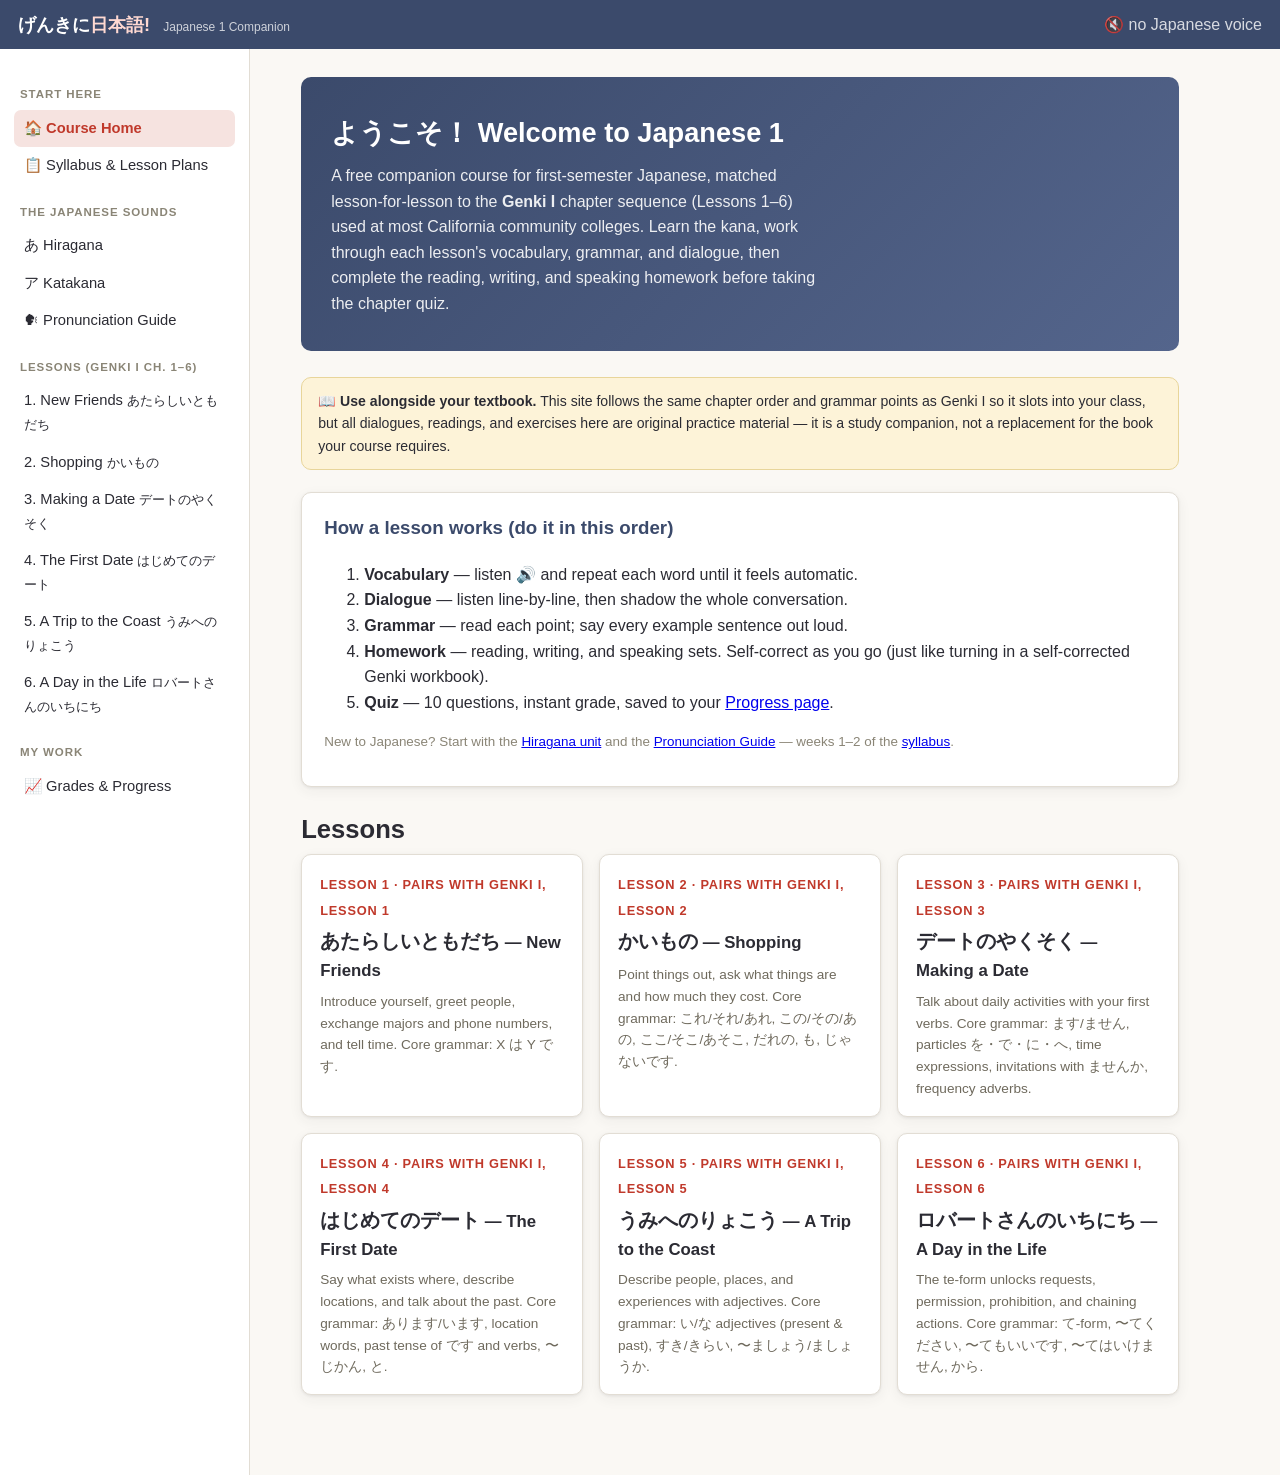
==== index.html @ 1d423ad1 "Build Japanese 1 companion web app aligned with Genki I Lessons 1-6 Static single-page app for first" ====
<!DOCTYPE html>
<html lang="en">
<head>
<meta charset="UTF-8">
<meta name="viewport" content="width=device-width, initial-scale=1.0">
<title>げんきに日本語! — Japanese 1 Companion Course</title>
<link rel="stylesheet" href="css/style.css">
</head>
<body>
<header class="topbar">
  <button id="menu-toggle" class="menu-toggle" aria-label="Toggle menu">☰</button>
  <h1 class="brand">げんきに<span>日本語!</span> <small>Japanese 1 Companion</small></h1>
  <div class="tts-status" id="tts-status" title="Audio uses your browser's Japanese voice">🔊</div>
</header>

<div class="layout">
  <nav class="sidebar" id="sidebar">
    <div class="nav-section">
      <h2>Start Here</h2>
      <a href="#/home" data-route="home">🏠 Course Home</a>
      <a href="#/syllabus" data-route="syllabus">📋 Syllabus &amp; Lesson Plans</a>
    </div>
    <div class="nav-section">
      <h2>The Japanese Sounds</h2>
      <a href="#/kana/hiragana" data-route="kana-hiragana">あ Hiragana</a>
      <a href="#/kana/katakana" data-route="kana-katakana">ア Katakana</a>
      <a href="#/pronunciation" data-route="pronunciation">🗣 Pronunciation Guide</a>
    </div>
    <div class="nav-section">
      <h2>Lessons (Genki I Ch. 1–6)</h2>
      <div id="lesson-nav"></div>
    </div>
    <div class="nav-section">
      <h2>My Work</h2>
      <a href="#/progress" data-route="progress">📈 Grades &amp; Progress</a>
    </div>
  </nav>

  <main class="content" id="app">
    <noscript><p>This course requires JavaScript.</p></noscript>
  </main>
</div>

<script src="js/data.js"></script>
<script src="js/app.js"></script>
</body>
</html>
---- css/style.css ----
:root {
  --ink: #2b2b33;
  --paper: #faf8f4;
  --card: #ffffff;
  --accent: #c0392b;        /* hanko red */
  --accent-soft: #f6e3e0;
  --indigo: #3b4a6b;        /* ai indigo */
  --indigo-soft: #e7ebf4;
  --gold: #b8860b;
  --green: #2e7d52;
  --green-soft: #e2f2e9;
  --red-soft: #fdecea;
  --border: #e2ddd4;
  --radius: 10px;
  --shadow: 0 1px 3px rgba(43,43,51,.08), 0 4px 14px rgba(43,43,51,.06);
}

* { box-sizing: border-box; }

body {
  margin: 0;
  font-family: "Hiragino Sans", "Noto Sans JP", "Yu Gothic", -apple-system, "Segoe UI", Roboto, sans-serif;
  background: var(--paper);
  color: var(--ink);
  line-height: 1.6;
}

/* ---------- chrome ---------- */
.topbar {
  display: flex;
  align-items: center;
  gap: 14px;
  background: var(--indigo);
  color: #fff;
  padding: 10px 18px;
  position: sticky;
  top: 0;
  z-index: 30;
}
.brand { font-size: 1.15rem; margin: 0; font-weight: 700; }
.brand span { color: #ffd9d2; }
.brand small { font-weight: 400; opacity: .75; margin-left: 8px; font-size: .75rem; }
.menu-toggle {
  display: none;
  background: none; border: 1px solid rgba(255,255,255,.4); color: #fff;
  font-size: 1.1rem; border-radius: 6px; padding: 2px 10px; cursor: pointer;
}
.tts-status { margin-left: auto; opacity: .8; cursor: default; }

.layout { display: flex; min-height: calc(100vh - 52px); }

.sidebar {
  width: 250px;
  flex-shrink: 0;
  background: #fff;
  border-right: 1px solid var(--border);
  padding: 18px 14px 40px;
}
.nav-section h2 {
  font-size: .72rem; text-transform: uppercase; letter-spacing: .08em;
  color: #8a8576; margin: 18px 6px 6px;
}
.sidebar a {
  display: block;
  padding: 7px 10px;
  border-radius: 7px;
  color: var(--ink);
  text-decoration: none;
  font-size: .92rem;
}
.sidebar a:hover { background: var(--indigo-soft); }
.sidebar a.active { background: var(--accent-soft); color: var(--accent); font-weight: 600; }
.sidebar .done-mark { float: right; color: var(--green); font-size: .8rem; }

.content {
  flex: 1;
  padding: 28px clamp(16px, 4vw, 56px) 80px;
  max-width: 980px;
}

@media (max-width: 800px) {
  .menu-toggle { display: block; }
  .sidebar { position: fixed; left: 0; top: 52px; bottom: 0; z-index: 25; transform: translateX(-105%); transition: transform .2s; overflow-y: auto; }
  .sidebar.open { transform: translateX(0); box-shadow: var(--shadow); }
}

/* ---------- shared elements ---------- */
h2.page-title { font-size: 1.6rem; margin: 0 0 4px; }
.page-subtitle { color: #6f6a5d; margin: 0 0 22px; }

.card {
  background: var(--card);
  border: 1px solid var(--border);
  border-radius: var(--radius);
  box-shadow: var(--shadow);
  padding: 20px 22px;
  margin-bottom: 22px;
}
.card h3 { margin-top: 0; color: var(--indigo); }

.badge {
  display: inline-block;
  font-size: .7rem;
  font-weight: 700;
  letter-spacing: .05em;
  text-transform: uppercase;
  border-radius: 999px;
  padding: 2px 10px;
  margin-right: 6px;
}
.badge.reading  { background: var(--indigo-soft); color: var(--indigo); }
.badge.writing  { background: var(--accent-soft); color: var(--accent); }
.badge.speaking { background: var(--green-soft); color: var(--green); }
.badge.quiz     { background: #fdf3d8; color: var(--gold); }

button.primary, button.ghost, button.speak-btn {
  font: inherit;
  cursor: pointer;
  border-radius: 8px;
  padding: 8px 18px;
  border: none;
}
button.primary { background: var(--accent); color: #fff; font-weight: 600; }
button.primary:hover { background: #a93226; }
button.primary:disabled { background: #ccc; cursor: default; }
button.ghost {
  background: none; border: 1px solid var(--indigo); color: var(--indigo);
}
button.ghost:hover { background: var(--indigo-soft); }

.speak-btn {
  background: none;
  border: none;
  color: var(--indigo);
  font-size: 1rem;
  padding: 0 4px;
  vertical-align: middle;
}
.speak-btn:hover { color: var(--accent); }

.jp { font-size: 1.18em; }
.romaji { color: #8a8576; font-size: .88em; }
.gloss { color: #555; }

/* ---------- home ---------- */
.hero {
  background: linear-gradient(135deg, var(--indigo) 0%, #54658c 100%);
  color: #fff;
  border-radius: var(--radius);
  padding: 34px 30px;
  margin-bottom: 26px;
}
.hero h2 { margin: 0 0 8px; font-size: 1.7rem; }
.hero p { margin: 0; opacity: .9; max-width: 56ch; }

.lesson-grid { display: grid; grid-template-columns: repeat(auto-fill, minmax(260px, 1fr)); gap: 16px; }
.lesson-card {
  background: var(--card); border: 1px solid var(--border); border-radius: var(--radius);
  padding: 16px 18px; box-shadow: var(--shadow);
  display: block; color: inherit; text-decoration: none;
}
.lesson-card:hover { border-color: var(--accent); }
.lesson-card .num { color: var(--accent); font-weight: 700; font-size: .8rem; text-transform: uppercase; letter-spacing: .06em; }
.lesson-card h3 { margin: 4px 0 6px; font-size: 1.05rem; color: var(--ink); }
.lesson-card p { margin: 0; font-size: .85rem; color: #6f6a5d; }
.lesson-card .score-line { margin-top: 8px; font-size: .8rem; color: var(--green); }

/* ---------- kana tables ---------- */
.kana-table { display: grid; gap: 6px; grid-template-columns: repeat(5, minmax(56px, 1fr)); max-width: 480px; }
.kana-cell {
  background: var(--card);
  border: 1px solid var(--border);
  border-radius: 8px;
  text-align: center;
  padding: 8px 2px 6px;
  cursor: pointer;
  user-select: none;
}
.kana-cell:hover { border-color: var(--accent); background: var(--accent-soft); }
.kana-cell .k { font-size: 1.5rem; display: block; line-height: 1.2; }
.kana-cell .r { font-size: .72rem; color: #8a8576; }
.kana-cell.blank { visibility: hidden; }
.kana-row-label { align-self: center; font-size: .75rem; color: #8a8576; text-align: right; padding-right: 6px; }

/* ---------- lesson page ---------- */
.lesson-tabs { display: flex; flex-wrap: wrap; gap: 8px; margin: 18px 0 24px; }
.lesson-tabs button {
  font: inherit; cursor: pointer;
  border: 1px solid var(--border); background: #fff;
  border-radius: 999px; padding: 6px 16px; font-size: .88rem;
}
.lesson-tabs button.active { background: var(--indigo); color: #fff; border-color: var(--indigo); }

table.vocab { width: 100%; border-collapse: collapse; }
table.vocab th, table.vocab td { text-align: left; padding: 8px 10px; border-bottom: 1px solid var(--border); vertical-align: top; }
table.vocab th { font-size: .75rem; text-transform: uppercase; letter-spacing: .05em; color: #8a8576; }
table.vocab tr:hover td { background: #fcfaf6; }

.dialogue-line { display: flex; gap: 10px; margin-bottom: 14px; align-items: baseline; }
.dialogue-line .who { flex-shrink: 0; width: 70px; font-weight: 700; color: var(--accent); font-size: .85rem; }
.dialogue-line .bubble { background: #fcfaf6; border: 1px solid var(--border); border-radius: 10px; padding: 8px 14px; flex: 1; }
.dialogue-line .bubble .jp { display: block; }
.dialogue-line .bubble .romaji, .dialogue-line .bubble .gloss { display: block; font-size: .82rem; }

.grammar-point { border-left: 4px solid var(--accent); padding: 4px 0 4px 16px; margin-bottom: 26px; }
.grammar-point h4 { margin: 0 0 6px; font-size: 1.05rem; }
.example { background: #fcfaf6; border-radius: 8px; padding: 8px 14px; margin: 8px 0; }
.example .romaji, .example .gloss { display: block; font-size: .84rem; }

/* ---------- exercises ---------- */
.exercise { margin-bottom: 30px; }
.exercise .prompt { font-weight: 600; margin-bottom: 8px; }
.passage {
  background: #fcfaf6; border: 1px solid var(--border); border-radius: var(--radius);
  padding: 16px 20px; font-size: 1.15rem; line-height: 2.1; margin-bottom: 16px;
}
.passage .romaji-block { font-size: .85rem; line-height: 1.7; color: #8a8576; border-top: 1px dashed var(--border); margin-top: 10px; padding-top: 8px; }

.choices { display: grid; gap: 8px; }
.choices label {
  display: flex; gap: 10px; align-items: baseline;
  background: #fff; border: 1px solid var(--border); border-radius: 8px;
  padding: 9px 14px; cursor: pointer;
}
.choices label:hover { border-color: var(--indigo); }
.choices label.correct { background: var(--green-soft); border-color: var(--green); }
.choices label.incorrect { background: var(--red-soft); border-color: var(--accent); }

input[type="text"].answer {
  font: inherit; font-size: 1.05rem;
  border: 1px solid var(--border); border-radius: 8px;
  padding: 8px 12px; width: min(100%, 380px);
}
input[type="text"].answer:focus { outline: 2px solid var(--indigo-soft); border-color: var(--indigo); }
input[type="text"].answer.correct { border-color: var(--green); background: var(--green-soft); }
input[type="text"].answer.incorrect { border-color: var(--accent); background: var(--red-soft); }

.feedback { font-size: .88rem; margin-top: 6px; }
.feedback.ok { color: var(--green); }
.feedback.no { color: var(--accent); }
.hint { font-size: .84rem; color: #8a8576; }

.speak-card {
  border: 1px solid var(--border); border-radius: var(--radius);
  padding: 14px 18px; margin-bottom: 12px; background: #fff;
}
.speak-card .controls { margin-top: 8px; display: flex; gap: 8px; flex-wrap: wrap; align-items: center; }
.heard { font-size: .88rem; color: var(--indigo); }
.rec-on { color: var(--accent); font-weight: 700; animation: pulse 1s infinite; }
@keyframes pulse { 50% { opacity: .4; } }

.score-banner {
  border-radius: var(--radius); padding: 16px 20px; margin: 18px 0;
  font-weight: 600;
}
.score-banner.good { background: var(--green-soft); color: var(--green); }
.score-banner.bad { background: var(--red-soft); color: var(--accent); }

.progress-bar { background: var(--indigo-soft); border-radius: 999px; height: 10px; overflow: hidden; margin: 6px 0 2px; }
.progress-bar > div { background: var(--green); height: 100%; }

/* ---------- syllabus ---------- */
table.syllabus { width: 100%; border-collapse: collapse; font-size: .9rem; }
table.syllabus th, table.syllabus td { border: 1px solid var(--border); padding: 8px 10px; text-align: left; vertical-align: top; }
table.syllabus th { background: var(--indigo-soft); }

.notice {
  background: #fdf3d8; border: 1px solid #e8d59a; border-radius: var(--radius);
  padding: 12px 16px; font-size: .88rem; margin-bottom: 22px;
}
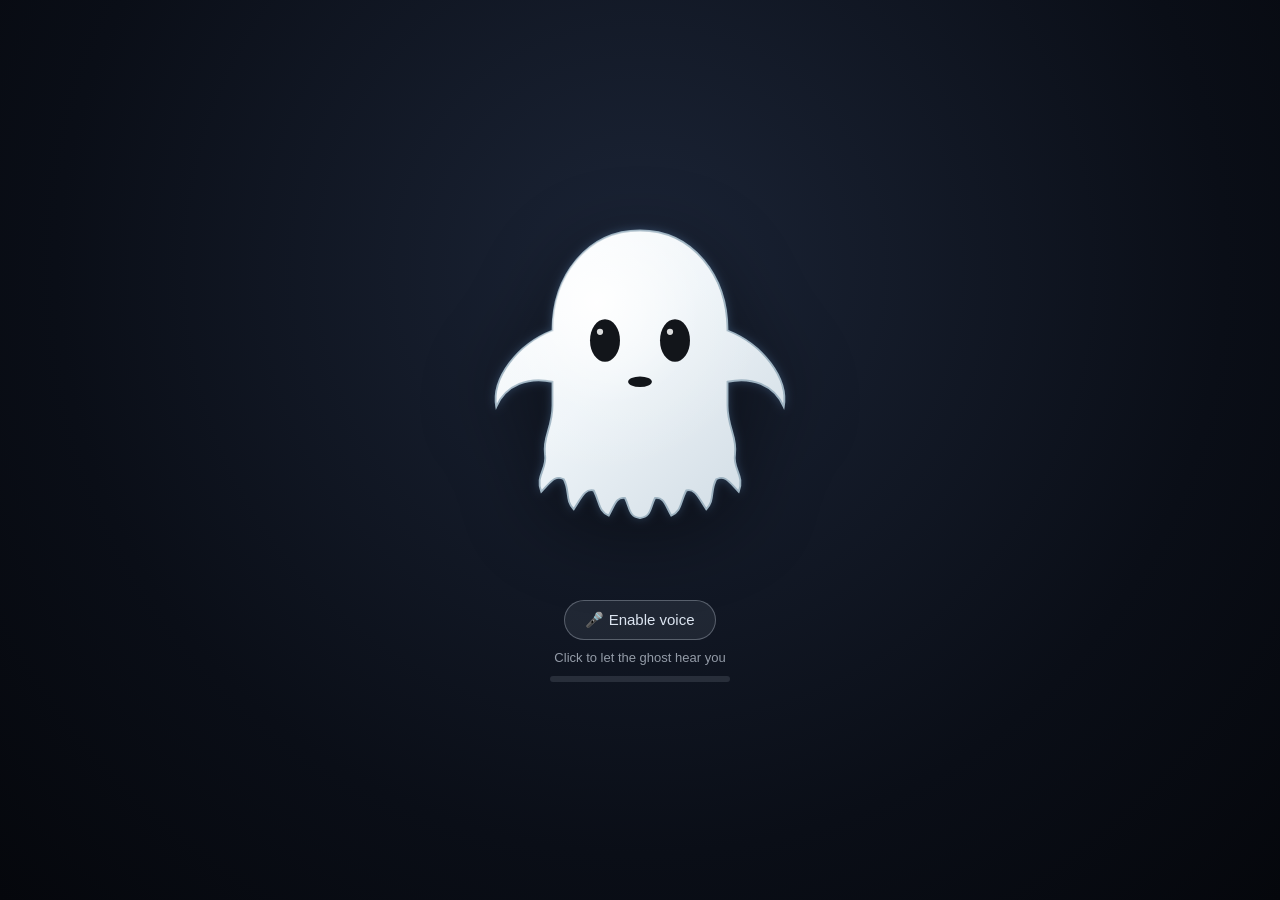
==== commit cfba67d2: "Publish voice-reactive ghost demo to GitHub Pages Static site root for GitHub Pages so the mic-drive" ====
--- a/index.html
+++ b/index.html
@@ -1,47 +1,117 @@
-<!DOCTYPE html>
+<!doctype html>
 <html lang="en">
 <head>
-<meta charset="UTF-8">
-<meta name="viewport" content="width=device-width, initial-scale=1.0">
-<title>げんきに日本語! — Japanese 1 Companion Course</title>
-<link rel="stylesheet" href="css/style.css">
+  <meta charset="UTF-8" />
+  <meta name="viewport" content="width=device-width, initial-scale=1.0" />
+  <title>Ghost Voice Animation</title>
+  <link rel="stylesheet" href="style.css" />
 </head>
 <body>
-<header class="topbar">
-  <button id="menu-toggle" class="menu-toggle" aria-label="Toggle menu">☰</button>
-  <h1 class="brand">げんきに<span>日本語!</span> <small>Japanese 1 Companion</small></h1>
-  <div class="tts-status" id="tts-status" title="Audio uses your browser's Japanese voice">🔊</div>
-</header>
+  <main class="stage">
+    <div class="ghost-float" id="ghostFloat">
+      <div class="ghost-voice" id="ghostVoice">
+        <svg viewBox="0 0 512 560" width="320" height="350" class="ghost-svg" aria-hidden="true">
+          <defs>
+            <linearGradient id="bodyFill" x1="0%" y1="0%" x2="100%" y2="100%">
+              <stop offset="0%" stop-color="#ffffff" />
+              <stop offset="45%" stop-color="#eef4f8" />
+              <stop offset="100%" stop-color="#cdd9e2" />
+            </linearGradient>
+            <radialGradient id="sheen" cx="35%" cy="25%" r="60%">
+              <stop offset="0%" stop-color="#ffffff" stop-opacity="0.95" />
+              <stop offset="60%" stop-color="#ffffff" stop-opacity="0.15" />
+              <stop offset="100%" stop-color="#ffffff" stop-opacity="0" />
+            </radialGradient>
+            <filter id="ghostGlow" x="-60%" y="-60%" width="220%" height="220%">
+              <feGaussianBlur in="SourceGraphic" stdDeviation="8" result="blur" />
+              <feMerge>
+                <feMergeNode in="blur" />
+                <feMergeNode in="SourceGraphic" />
+              </feMerge>
+            </filter>
+          </defs>
 
-<div class="layout">
-  <nav class="sidebar" id="sidebar">
-    <div class="nav-section">
-      <h2>Start Here</h2>
-      <a href="#/home" data-route="home">🏠 Course Home</a>
-      <a href="#/syllabus" data-route="syllabus">📋 Syllabus &amp; Lesson Plans</a>
+          <g id="ghostGlowGroup" filter="url(#ghostGlow)">
+            <path
+              id="ghostBody"
+              d="M256 20
+                 C 340 20 396 92 396 180
+                 C 452 202 494 256 486 302
+                 C 470 266 434 254 396 262
+                 L 396 300
+                 C 396 336 412 350 408 378
+                 C 404 402 424 412 414 438
+                 C 400 424 392 410 378 418
+                 C 368 436 376 452 362 466
+                 C 350 448 344 432 330 436
+                 C 320 456 322 470 306 476
+                 C 296 458 294 446 280 448
+                 C 272 464 274 478 256 480
+                 C 238 478 240 464 232 448
+                 C 218 446 216 458 206 476
+                 C 190 470 192 456 182 436
+                 C 168 432 162 448 150 466
+                 C 136 452 144 436 134 418
+                 C 120 410 112 424 98 438
+                 C 88 412 108 402 104 378
+                 C 100 350 116 336 116 300
+                 L 116 262
+                 C 78 254 42 266 26 302
+                 C 18 256 60 202 116 180
+                 C 116 92 172 20 256 20 Z"
+              fill="url(#bodyFill)"
+              stroke="#9fb4c2"
+              stroke-width="3"
+            />
+            <path
+              d="M256 20
+                 C 340 20 396 92 396 180
+                 C 452 202 494 256 486 302
+                 C 470 266 434 254 396 262
+                 L 396 300
+                 C 396 336 412 350 408 378
+                 C 404 402 424 412 414 438
+                 C 400 424 392 410 378 418
+                 C 368 436 376 452 362 466
+                 C 350 448 344 432 330 436
+                 C 320 456 322 470 306 476
+                 C 296 458 294 446 280 448
+                 C 272 464 274 478 256 480
+                 C 238 478 240 464 232 448
+                 C 218 446 216 458 206 476
+                 C 190 470 192 456 182 436
+                 C 168 432 162 448 150 466
+                 C 136 452 144 436 134 418
+                 C 120 410 112 424 98 438
+                 C 88 412 108 402 104 378
+                 C 100 350 116 336 116 300
+                 L 116 262
+                 C 78 254 42 266 26 302
+                 C 18 256 60 202 116 180
+                 C 116 92 172 20 256 20 Z"
+              fill="url(#sheen)"
+            />
+
+            <!-- eyes -->
+            <ellipse cx="200" cy="196" rx="24" ry="34" fill="#12151a" />
+            <ellipse cx="312" cy="196" rx="24" ry="34" fill="#12151a" />
+            <circle cx="192" cy="182" r="5" fill="#ffffff" opacity="0.85" />
+            <circle cx="304" cy="182" r="5" fill="#ffffff" opacity="0.85" />
+
+            <!-- mouth: scaled vertically by JS to react to voice volume -->
+            <ellipse id="ghostMouth" cx="256" cy="262" rx="19" ry="24" fill="#12151a" />
+          </g>
+        </svg>
+      </div>
     </div>
-    <div class="nav-section">
-      <h2>The Japanese Sounds</h2>
-      <a href="#/kana/hiragana" data-route="kana-hiragana">あ Hiragana</a>
-      <a href="#/kana/katakana" data-route="kana-katakana">ア Katakana</a>
-      <a href="#/pronunciation" data-route="pronunciation">🗣 Pronunciation Guide</a>
+
+    <div class="controls">
+      <button id="micButton" class="mic-button">🎤 Enable voice</button>
+      <p id="status" class="status">Click to let the ghost hear you</p>
+      <div class="meter"><div id="meterFill" class="meter-fill"></div></div>
     </div>
-    <div class="nav-section">
-      <h2>Lessons (Genki I Ch. 1–6)</h2>
-      <div id="lesson-nav"></div>
-    </div>
-    <div class="nav-section">
-      <h2>My Work</h2>
-      <a href="#/progress" data-route="progress">📈 Grades &amp; Progress</a>
-    </div>
-  </nav>
+  </main>
 
-  <main class="content" id="app">
-    <noscript><p>This course requires JavaScript.</p></noscript>
-  </main>
-</div>
-
-<script src="js/data.js"></script>
-<script src="js/app.js"></script>
+  <script src="ghost.js"></script>
 </body>
 </html>
--- a/style.css
+++ b/style.css
@@ -0,0 +1,116 @@
+:root {
+  --glow-color: 130, 170, 255;
+  --glow-strength: 0;
+}
+
+* {
+  box-sizing: border-box;
+}
+
+html, body {
+  margin: 0;
+  height: 100%;
+}
+
+body {
+  min-height: 100vh;
+  display: flex;
+  align-items: center;
+  justify-content: center;
+  background: radial-gradient(circle at 50% 30%, #1b2436 0%, #0a0e17 65%, #05070c 100%);
+  font-family: -apple-system, BlinkMacSystemFont, "Segoe UI", Roboto, sans-serif;
+  color: #dbe4f0;
+  overflow: hidden;
+}
+
+.stage {
+  display: flex;
+  flex-direction: column;
+  align-items: center;
+  gap: 28px;
+}
+
+/* Continuous idle float: gentle bob + sway, always running */
+.ghost-float {
+  animation: idle-float 6s ease-in-out infinite;
+  transform-origin: 50% 50%;
+  filter: drop-shadow(0 20px 40px rgba(0, 0, 0, 0.45));
+}
+
+@keyframes idle-float {
+  0%   { transform: translate(0, 0) rotate(0deg); }
+  25%  { transform: translate(6px, -14px) rotate(1.5deg); }
+  50%  { transform: translate(0, -6px) rotate(0deg); }
+  75%  { transform: translate(-6px, -16px) rotate(-1.5deg); }
+  100% { transform: translate(0, 0) rotate(0deg); }
+}
+
+/* Voice-reactive layer: JS drives transform + filter on this element,
+   kept separate from the idle-float animation above so they compose. */
+.ghost-voice {
+  transition: transform 90ms linear;
+  will-change: transform;
+}
+
+.ghost-svg #ghostGlowGroup {
+  transition: filter 120ms linear;
+}
+
+#ghostMouth {
+  transform-box: fill-box;
+  transform-origin: center;
+  transition: transform 60ms linear;
+}
+
+.controls {
+  display: flex;
+  flex-direction: column;
+  align-items: center;
+  gap: 10px;
+}
+
+.mic-button {
+  padding: 10px 20px;
+  border-radius: 999px;
+  border: 1px solid rgba(219, 228, 240, 0.3);
+  background: rgba(219, 228, 240, 0.08);
+  color: #dbe4f0;
+  font-size: 15px;
+  cursor: pointer;
+  transition: background 0.2s ease, transform 0.15s ease;
+}
+
+.mic-button:hover {
+  background: rgba(219, 228, 240, 0.16);
+}
+
+.mic-button:active {
+  transform: scale(0.97);
+}
+
+.mic-button[data-listening="true"] {
+  background: rgba(120, 200, 255, 0.22);
+  border-color: rgba(120, 200, 255, 0.5);
+}
+
+.status {
+  margin: 0;
+  font-size: 13px;
+  opacity: 0.65;
+  min-height: 16px;
+}
+
+.meter {
+  width: 180px;
+  height: 6px;
+  border-radius: 999px;
+  background: rgba(219, 228, 240, 0.12);
+  overflow: hidden;
+}
+
+.meter-fill {
+  height: 100%;
+  width: 0%;
+  background: linear-gradient(90deg, #6fb1ff, #b28dff);
+  transition: width 60ms linear;
+}
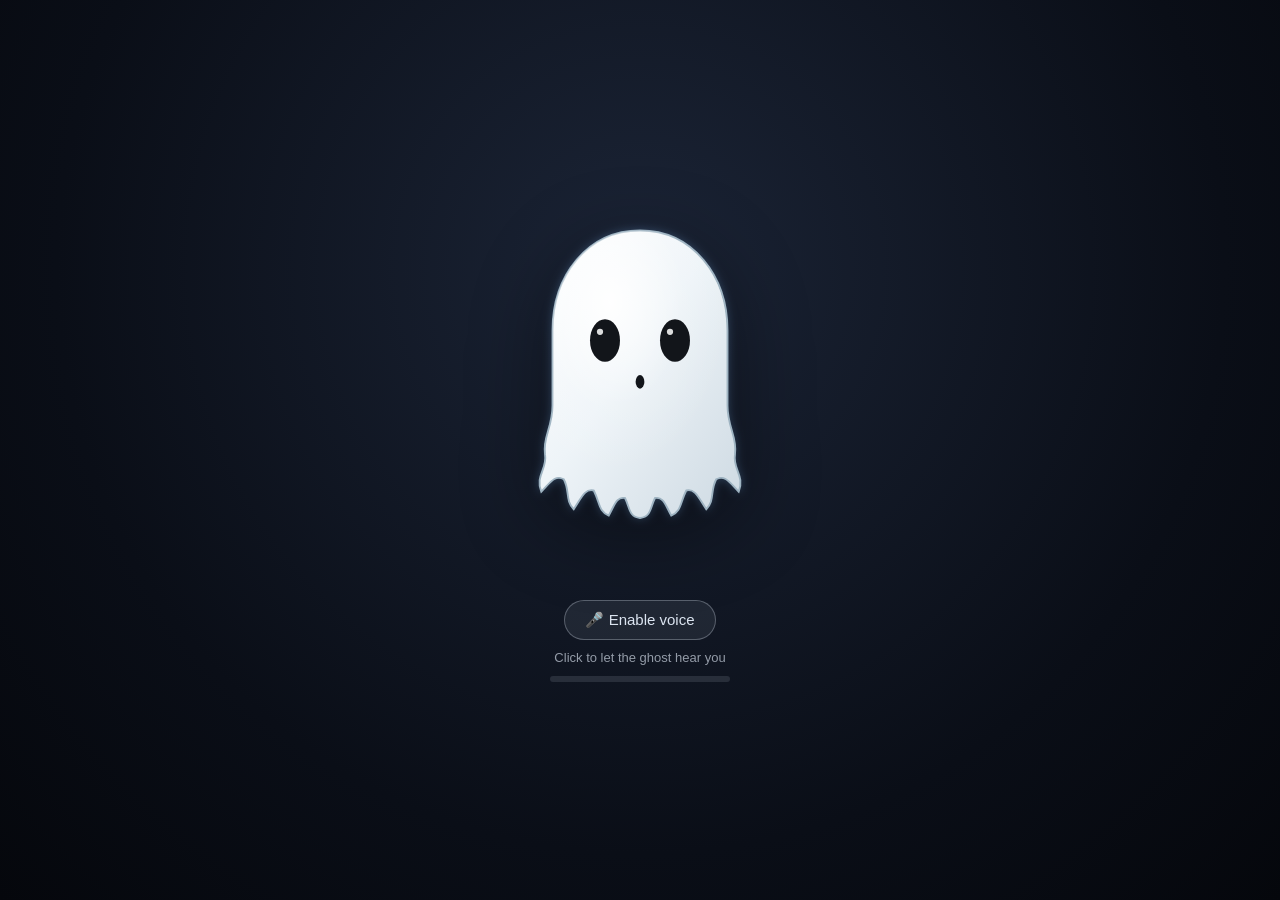
==== commit ba21cc74: "Remove ghost arms and make the mouth open horizontally Mirrors the same update on claude/ghost-voice" ====
--- a/index.html
+++ b/index.html
@@ -36,8 +36,6 @@
               id="ghostBody"
               d="M256 20
                  C 340 20 396 92 396 180
-                 C 452 202 494 256 486 302
-                 C 470 266 434 254 396 262
                  L 396 300
                  C 396 336 412 350 408 378
                  C 404 402 424 412 414 438
@@ -55,9 +53,7 @@
                  C 120 410 112 424 98 438
                  C 88 412 108 402 104 378
                  C 100 350 116 336 116 300
-                 L 116 262
-                 C 78 254 42 266 26 302
-                 C 18 256 60 202 116 180
+                 L 116 180
                  C 116 92 172 20 256 20 Z"
               fill="url(#bodyFill)"
               stroke="#9fb4c2"
@@ -66,8 +62,6 @@
             <path
               d="M256 20
                  C 340 20 396 92 396 180
-                 C 452 202 494 256 486 302
-                 C 470 266 434 254 396 262
                  L 396 300
                  C 396 336 412 350 408 378
                  C 404 402 424 412 414 438
@@ -85,9 +79,7 @@
                  C 120 410 112 424 98 438
                  C 88 412 108 402 104 378
                  C 100 350 116 336 116 300
-                 L 116 262
-                 C 78 254 42 266 26 302
-                 C 18 256 60 202 116 180
+                 L 116 180
                  C 116 92 172 20 256 20 Z"
               fill="url(#sheen)"
             />
@@ -98,8 +90,8 @@
             <circle cx="192" cy="182" r="5" fill="#ffffff" opacity="0.85" />
             <circle cx="304" cy="182" r="5" fill="#ffffff" opacity="0.85" />
 
-            <!-- mouth: scaled vertically by JS to react to voice volume -->
-            <ellipse id="ghostMouth" cx="256" cy="262" rx="19" ry="24" fill="#12151a" />
+            <!-- mouth: scaled horizontally by JS to react to voice volume -->
+            <ellipse id="ghostMouth" cx="256" cy="262" rx="20" ry="11" fill="#12151a" />
           </g>
         </svg>
       </div>
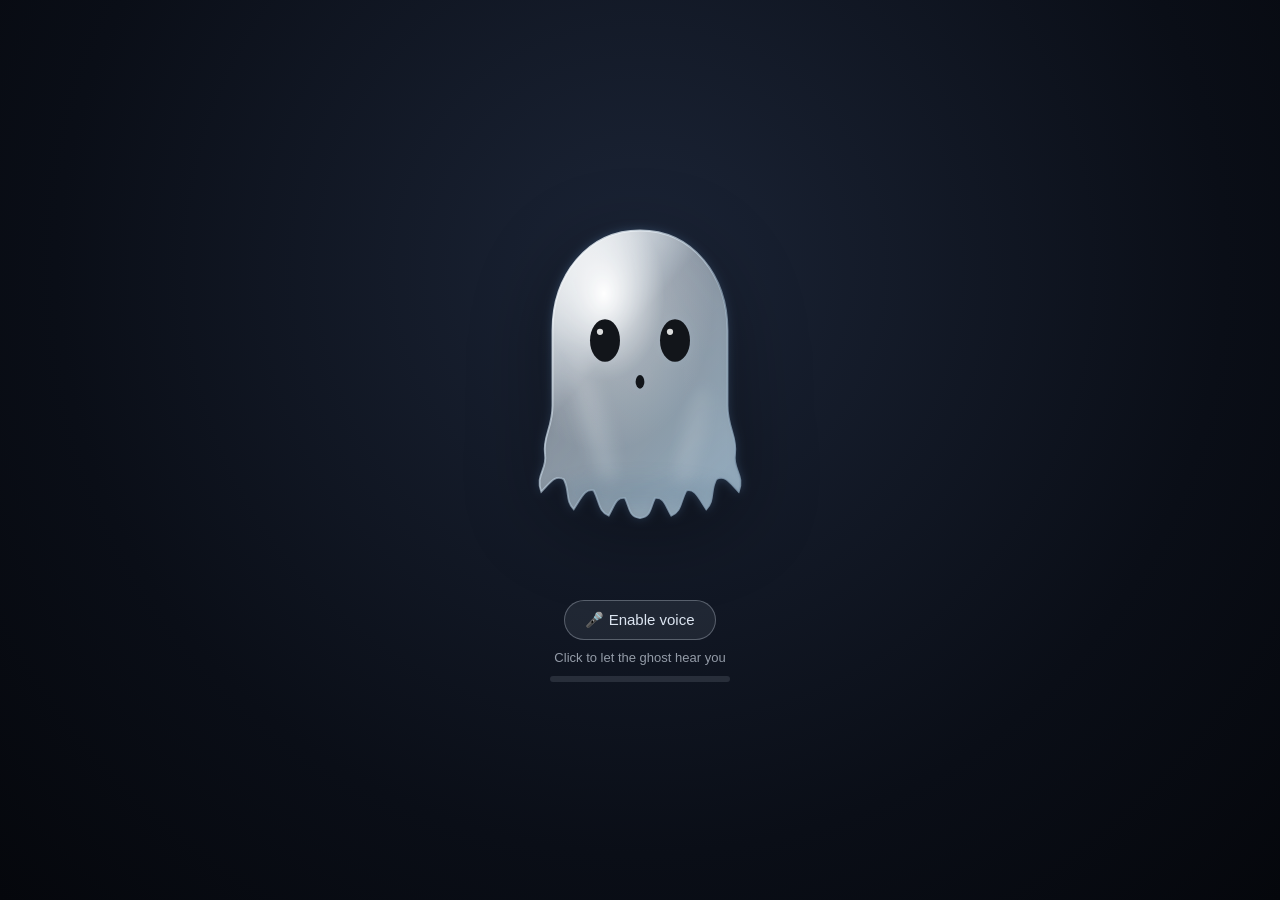
==== commit ab4d2981: "Give the ghost a glassy look Mirrors the same update on claude/ghost-voice-animation-rxk1dm so the l" ====
--- a/index.html
+++ b/index.html
@@ -12,14 +12,45 @@
       <div class="ghost-voice" id="ghostVoice">
         <svg viewBox="0 0 512 560" width="320" height="350" class="ghost-svg" aria-hidden="true">
           <defs>
-            <linearGradient id="bodyFill" x1="0%" y1="0%" x2="100%" y2="100%">
-              <stop offset="0%" stop-color="#ffffff" />
-              <stop offset="45%" stop-color="#eef4f8" />
-              <stop offset="100%" stop-color="#cdd9e2" />
+            <clipPath id="ghostClip">
+              <path
+                d="M256 20
+                   C 340 20 396 92 396 180
+                   L 396 300
+                   C 396 336 412 350 408 378
+                   C 404 402 424 412 414 438
+                   C 400 424 392 410 378 418
+                   C 368 436 376 452 362 466
+                   C 350 448 344 432 330 436
+                   C 320 456 322 470 306 476
+                   C 296 458 294 446 280 448
+                   C 272 464 274 478 256 480
+                   C 238 478 240 464 232 448
+                   C 218 446 216 458 206 476
+                   C 190 470 192 456 182 436
+                   C 168 432 162 448 150 466
+                   C 136 452 144 436 134 418
+                   C 120 410 112 424 98 438
+                   C 88 412 108 402 104 378
+                   C 100 350 116 336 116 300
+                   L 116 180
+                   C 116 92 172 20 256 20 Z"
+              />
+            </clipPath>
+            <linearGradient id="bodyFill" x1="10%" y1="0%" x2="90%" y2="100%">
+              <stop offset="0%" stop-color="#ffffff" stop-opacity="0.96" />
+              <stop offset="38%" stop-color="#eef7fc" stop-opacity="0.5" />
+              <stop offset="72%" stop-color="#cfe3ee" stop-opacity="0.62" />
+              <stop offset="100%" stop-color="#9db6c9" stop-opacity="0.88" />
             </linearGradient>
-            <radialGradient id="sheen" cx="35%" cy="25%" r="60%">
+            <linearGradient id="rimStroke" x1="0%" y1="0%" x2="100%" y2="100%">
               <stop offset="0%" stop-color="#ffffff" stop-opacity="0.95" />
-              <stop offset="60%" stop-color="#ffffff" stop-opacity="0.15" />
+              <stop offset="55%" stop-color="#bcd2e4" stop-opacity="0.55" />
+              <stop offset="100%" stop-color="#7e96ab" stop-opacity="0.9" />
+            </linearGradient>
+            <radialGradient id="sheen" cx="32%" cy="22%" r="55%">
+              <stop offset="0%" stop-color="#ffffff" stop-opacity="1" />
+              <stop offset="55%" stop-color="#ffffff" stop-opacity="0.2" />
               <stop offset="100%" stop-color="#ffffff" stop-opacity="0" />
             </radialGradient>
             <filter id="ghostGlow" x="-60%" y="-60%" width="220%" height="220%">
@@ -28,6 +59,9 @@
                 <feMergeNode in="blur" />
                 <feMergeNode in="SourceGraphic" />
               </feMerge>
+            </filter>
+            <filter id="softBlur" x="-60%" y="-60%" width="220%" height="220%">
+              <feGaussianBlur stdDeviation="13" />
             </filter>
           </defs>
 
@@ -56,33 +90,39 @@
                  L 116 180
                  C 116 92 172 20 256 20 Z"
               fill="url(#bodyFill)"
-              stroke="#9fb4c2"
+              stroke="url(#rimStroke)"
               stroke-width="3"
             />
-            <path
-              d="M256 20
-                 C 340 20 396 92 396 180
-                 L 396 300
-                 C 396 336 412 350 408 378
-                 C 404 402 424 412 414 438
-                 C 400 424 392 410 378 418
-                 C 368 436 376 452 362 466
-                 C 350 448 344 432 330 436
-                 C 320 456 322 470 306 476
-                 C 296 458 294 446 280 448
-                 C 272 464 274 478 256 480
-                 C 238 478 240 464 232 448
-                 C 218 446 216 458 206 476
-                 C 190 470 192 456 182 436
-                 C 168 432 162 448 150 466
-                 C 136 452 144 436 134 418
-                 C 120 410 112 424 98 438
-                 C 88 412 108 402 104 378
-                 C 100 350 116 336 116 300
-                 L 116 180
-                 C 116 92 172 20 256 20 Z"
-              fill="url(#sheen)"
-            />
+
+            <g clip-path="url(#ghostClip)">
+              <ellipse cx="180" cy="320" rx="20" ry="110" fill="#ffffff" opacity="0.16" filter="url(#softBlur)" transform="rotate(-16 180 320)" />
+              <ellipse cx="340" cy="350" rx="15" ry="85" fill="#ffffff" opacity="0.12" filter="url(#softBlur)" transform="rotate(14 340 350)" />
+              <ellipse cx="256" cy="440" rx="140" ry="26" fill="#5f7c93" opacity="0.22" filter="url(#softBlur)" />
+              <path
+                d="M256 20
+                   C 340 20 396 92 396 180
+                   L 396 300
+                   C 396 336 412 350 408 378
+                   C 404 402 424 412 414 438
+                   C 400 424 392 410 378 418
+                   C 368 436 376 452 362 466
+                   C 350 448 344 432 330 436
+                   C 320 456 322 470 306 476
+                   C 296 458 294 446 280 448
+                   C 272 464 274 478 256 480
+                   C 238 478 240 464 232 448
+                   C 218 446 216 458 206 476
+                   C 190 470 192 456 182 436
+                   C 168 432 162 448 150 466
+                   C 136 452 144 436 134 418
+                   C 120 410 112 424 98 438
+                   C 88 412 108 402 104 378
+                   C 100 350 116 336 116 300
+                   L 116 180
+                   C 116 92 172 20 256 20 Z"
+                fill="url(#sheen)"
+              />
+            </g>
 
             <!-- eyes -->
             <ellipse cx="200" cy="196" rx="24" ry="34" fill="#12151a" />
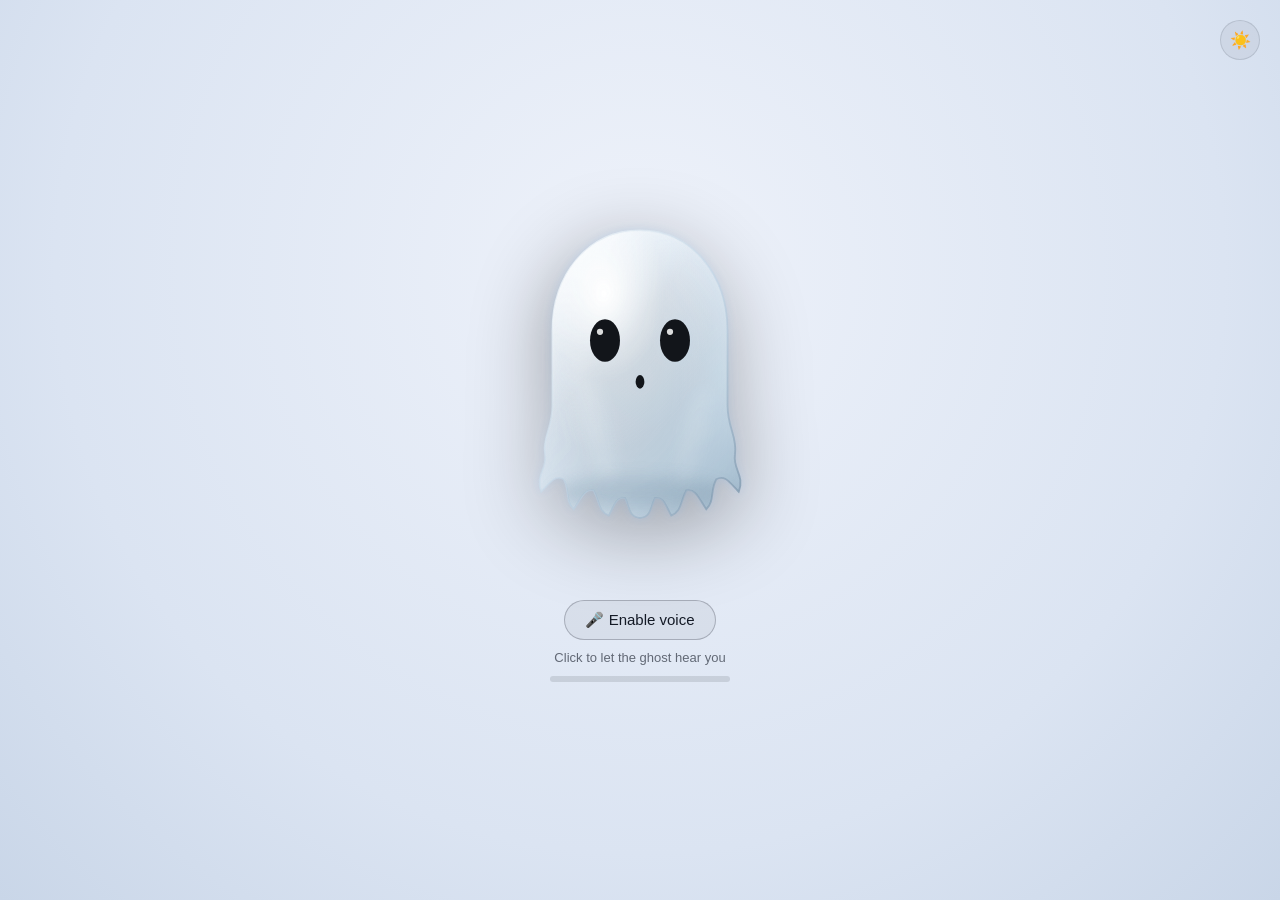
==== commit 58e529cb: "Add a dark/light mode toggle button Mirrors the same update on claude/ghost-voice-animation-rxk1dm s" ====
--- a/index.html
+++ b/index.html
@@ -7,6 +7,8 @@
   <link rel="stylesheet" href="style.css" />
 </head>
 <body>
+  <button id="themeToggle" class="theme-toggle" aria-label="Switch between dark and light mode">🌙</button>
+
   <main class="stage">
     <div class="ghost-float" id="ghostFloat">
       <div class="ghost-voice" id="ghostVoice">
--- a/style.css
+++ b/style.css
@@ -1,6 +1,67 @@
 :root {
-  --glow-color: 130, 170, 255;
-  --glow-strength: 0;
+  --ink-1: #1b2436;
+  --ink-2: #0a0e17;
+  --ink-3: #05070c;
+  --ink-strong: #dbe4f0;
+  --ink-faint: rgba(219, 228, 240, 0.65);
+  --panel: rgba(219, 228, 240, 0.08);
+  --panel-hover: rgba(219, 228, 240, 0.16);
+  --hairline: rgba(219, 228, 240, 0.3);
+  --hairline-soft: rgba(219, 228, 240, 0.12);
+  --spirit-1: #6fb1ff;
+  --spirit-2: #b28dff;
+  --listening-bg: rgba(120, 200, 255, 0.22);
+  --listening-border: rgba(120, 200, 255, 0.5);
+}
+
+@media (prefers-color-scheme: light) {
+  :root {
+    --ink-1: #eef2fa;
+    --ink-2: #dbe4f2;
+    --ink-3: #c9d6e8;
+    --ink-strong: #141a26;
+    --ink-faint: rgba(20, 26, 38, 0.62);
+    --panel: rgba(20, 26, 38, 0.05);
+    --panel-hover: rgba(20, 26, 38, 0.1);
+    --hairline: rgba(20, 26, 38, 0.25);
+    --hairline-soft: rgba(20, 26, 38, 0.12);
+    --spirit-1: #4d78d6;
+    --spirit-2: #8a63d1;
+    --listening-bg: rgba(77, 120, 214, 0.16);
+    --listening-border: rgba(77, 120, 214, 0.45);
+  }
+}
+
+:root[data-theme="dark"] {
+  --ink-1: #1b2436;
+  --ink-2: #0a0e17;
+  --ink-3: #05070c;
+  --ink-strong: #dbe4f0;
+  --ink-faint: rgba(219, 228, 240, 0.65);
+  --panel: rgba(219, 228, 240, 0.08);
+  --panel-hover: rgba(219, 228, 240, 0.16);
+  --hairline: rgba(219, 228, 240, 0.3);
+  --hairline-soft: rgba(219, 228, 240, 0.12);
+  --spirit-1: #6fb1ff;
+  --spirit-2: #b28dff;
+  --listening-bg: rgba(120, 200, 255, 0.22);
+  --listening-border: rgba(120, 200, 255, 0.5);
+}
+
+:root[data-theme="light"] {
+  --ink-1: #eef2fa;
+  --ink-2: #dbe4f2;
+  --ink-3: #c9d6e8;
+  --ink-strong: #141a26;
+  --ink-faint: rgba(20, 26, 38, 0.62);
+  --panel: rgba(20, 26, 38, 0.05);
+  --panel-hover: rgba(20, 26, 38, 0.1);
+  --hairline: rgba(20, 26, 38, 0.25);
+  --hairline-soft: rgba(20, 26, 38, 0.12);
+  --spirit-1: #4d78d6;
+  --spirit-2: #8a63d1;
+  --listening-bg: rgba(77, 120, 214, 0.16);
+  --listening-border: rgba(77, 120, 214, 0.45);
 }
 
 * {
@@ -17,10 +78,37 @@
   display: flex;
   align-items: center;
   justify-content: center;
-  background: radial-gradient(circle at 50% 30%, #1b2436 0%, #0a0e17 65%, #05070c 100%);
+  background: radial-gradient(circle at 50% 30%, var(--ink-1) 0%, var(--ink-2) 65%, var(--ink-3) 100%);
   font-family: -apple-system, BlinkMacSystemFont, "Segoe UI", Roboto, sans-serif;
-  color: #dbe4f0;
+  color: var(--ink-strong);
   overflow: hidden;
+  transition: background-color 0.2s ease, color 0.2s ease;
+}
+
+.theme-toggle {
+  position: fixed;
+  top: 20px;
+  right: 20px;
+  width: 40px;
+  height: 40px;
+  display: flex;
+  align-items: center;
+  justify-content: center;
+  border-radius: 999px;
+  border: 1px solid var(--hairline-soft);
+  background: var(--panel);
+  color: var(--ink-strong);
+  font-size: 17px;
+  cursor: pointer;
+  transition: background 0.2s ease, transform 0.15s ease;
+}
+
+.theme-toggle:hover {
+  background: var(--panel-hover);
+}
+
+.theme-toggle:active {
+  transform: scale(0.94);
 }
 
 .stage {
@@ -72,16 +160,16 @@
 .mic-button {
   padding: 10px 20px;
   border-radius: 999px;
-  border: 1px solid rgba(219, 228, 240, 0.3);
-  background: rgba(219, 228, 240, 0.08);
-  color: #dbe4f0;
+  border: 1px solid var(--hairline);
+  background: var(--panel);
+  color: var(--ink-strong);
   font-size: 15px;
   cursor: pointer;
   transition: background 0.2s ease, transform 0.15s ease;
 }
 
 .mic-button:hover {
-  background: rgba(219, 228, 240, 0.16);
+  background: var(--panel-hover);
 }
 
 .mic-button:active {
@@ -89,14 +177,14 @@
 }
 
 .mic-button[data-listening="true"] {
-  background: rgba(120, 200, 255, 0.22);
-  border-color: rgba(120, 200, 255, 0.5);
+  background: var(--listening-bg);
+  border-color: var(--listening-border);
 }
 
 .status {
   margin: 0;
   font-size: 13px;
-  opacity: 0.65;
+  color: var(--ink-faint);
   min-height: 16px;
 }
 
@@ -104,13 +192,13 @@
   width: 180px;
   height: 6px;
   border-radius: 999px;
-  background: rgba(219, 228, 240, 0.12);
+  background: var(--hairline-soft);
   overflow: hidden;
 }
 
 .meter-fill {
   height: 100%;
   width: 0%;
-  background: linear-gradient(90deg, #6fb1ff, #b28dff);
+  background: linear-gradient(90deg, var(--spirit-1), var(--spirit-2));
   transition: width 60ms linear;
 }
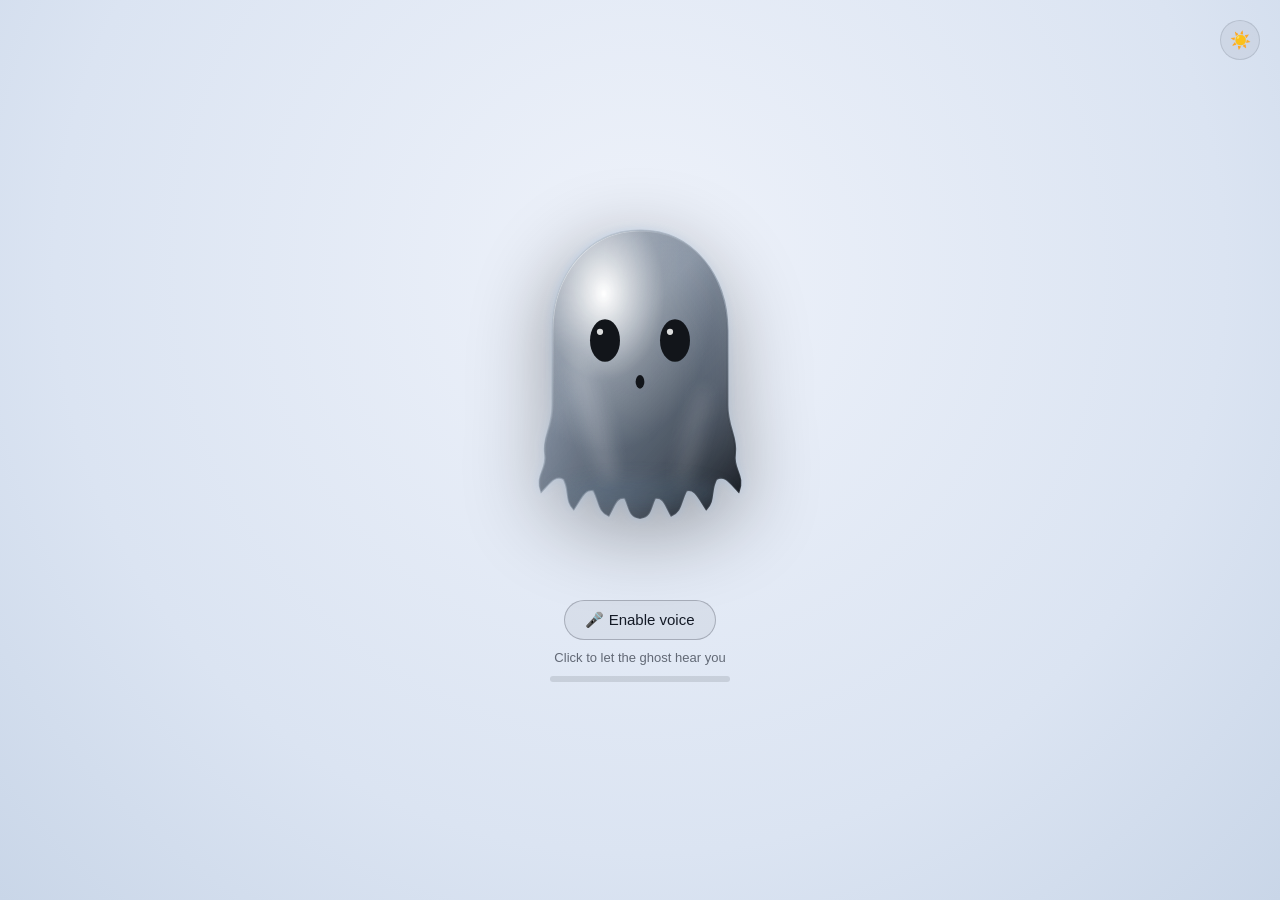
==== commit 554ac1db: "Make the theme toggle switch the ghost's colors, not just the page Mirrors the same update on claude" ====
--- a/index.html
+++ b/index.html
@@ -40,15 +40,15 @@
               />
             </clipPath>
             <linearGradient id="bodyFill" x1="10%" y1="0%" x2="90%" y2="100%">
-              <stop offset="0%" stop-color="#ffffff" stop-opacity="0.96" />
-              <stop offset="38%" stop-color="#eef7fc" stop-opacity="0.5" />
-              <stop offset="72%" stop-color="#cfe3ee" stop-opacity="0.62" />
-              <stop offset="100%" stop-color="#9db6c9" stop-opacity="0.88" />
+              <stop offset="0%" style="stop-color:var(--ghost-stop-1); stop-opacity:var(--ghost-stop-1-op)" />
+              <stop offset="38%" style="stop-color:var(--ghost-stop-2); stop-opacity:var(--ghost-stop-2-op)" />
+              <stop offset="72%" style="stop-color:var(--ghost-stop-3); stop-opacity:var(--ghost-stop-3-op)" />
+              <stop offset="100%" style="stop-color:var(--ghost-stop-4); stop-opacity:var(--ghost-stop-4-op)" />
             </linearGradient>
             <linearGradient id="rimStroke" x1="0%" y1="0%" x2="100%" y2="100%">
-              <stop offset="0%" stop-color="#ffffff" stop-opacity="0.95" />
-              <stop offset="55%" stop-color="#bcd2e4" stop-opacity="0.55" />
-              <stop offset="100%" stop-color="#7e96ab" stop-opacity="0.9" />
+              <stop offset="0%" style="stop-color:var(--ghost-rim-1); stop-opacity:var(--ghost-rim-1-op)" />
+              <stop offset="55%" style="stop-color:var(--ghost-rim-2); stop-opacity:var(--ghost-rim-2-op)" />
+              <stop offset="100%" style="stop-color:var(--ghost-rim-3); stop-opacity:var(--ghost-rim-3-op)" />
             </linearGradient>
             <radialGradient id="sheen" cx="32%" cy="22%" r="55%">
               <stop offset="0%" stop-color="#ffffff" stop-opacity="1" />
@@ -127,13 +127,13 @@
             </g>
 
             <!-- eyes -->
-            <ellipse cx="200" cy="196" rx="24" ry="34" fill="#12151a" />
-            <ellipse cx="312" cy="196" rx="24" ry="34" fill="#12151a" />
-            <circle cx="192" cy="182" r="5" fill="#ffffff" opacity="0.85" />
-            <circle cx="304" cy="182" r="5" fill="#ffffff" opacity="0.85" />
+            <ellipse class="ghost-feature" cx="200" cy="196" rx="24" ry="34" />
+            <ellipse class="ghost-feature" cx="312" cy="196" rx="24" ry="34" />
+            <circle class="ghost-feature-highlight" cx="192" cy="182" r="5" />
+            <circle class="ghost-feature-highlight" cx="304" cy="182" r="5" />
 
             <!-- mouth: scaled horizontally by JS to react to voice volume -->
-            <ellipse id="ghostMouth" cx="256" cy="262" rx="20" ry="11" fill="#12151a" />
+            <ellipse id="ghostMouth" class="ghost-feature" cx="256" cy="262" rx="20" ry="11" />
           </g>
         </svg>
       </div>
--- a/style.css
+++ b/style.css
@@ -12,6 +12,24 @@
   --spirit-2: #b28dff;
   --listening-bg: rgba(120, 200, 255, 0.22);
   --listening-border: rgba(120, 200, 255, 0.5);
+
+  /* white/glass ghost, for the dark background */
+  --ghost-stop-1: #ffffff;
+  --ghost-stop-1-op: 0.96;
+  --ghost-stop-2: #eef7fc;
+  --ghost-stop-2-op: 0.5;
+  --ghost-stop-3: #cfe3ee;
+  --ghost-stop-3-op: 0.62;
+  --ghost-stop-4: #9db6c9;
+  --ghost-stop-4-op: 0.88;
+  --ghost-rim-1: #ffffff;
+  --ghost-rim-1-op: 0.95;
+  --ghost-rim-2: #bcd2e4;
+  --ghost-rim-2-op: 0.55;
+  --ghost-rim-3: #7e96ab;
+  --ghost-rim-3-op: 0.9;
+  --eye-color: #12151a;
+  --highlight-dot-color: #ffffff;
 }
 
 @media (prefers-color-scheme: light) {
@@ -29,6 +47,24 @@
     --spirit-2: #8a63d1;
     --listening-bg: rgba(77, 120, 214, 0.16);
     --listening-border: rgba(77, 120, 214, 0.45);
+
+    /* dark/obsidian glass ghost, for the light background */
+    --ghost-stop-1: #7c8798;
+    --ghost-stop-1-op: 0.9;
+    --ghost-stop-2: #4b5768;
+    --ghost-stop-2-op: 0.55;
+    --ghost-stop-3: #262e3a;
+    --ghost-stop-3-op: 0.65;
+    --ghost-stop-4: #0c0f14;
+    --ghost-stop-4-op: 0.92;
+    --ghost-rim-1: #d7e0ea;
+    --ghost-rim-1-op: 0.85;
+    --ghost-rim-2: #6b7889;
+    --ghost-rim-2-op: 0.55;
+    --ghost-rim-3: #12161c;
+    --ghost-rim-3-op: 0.92;
+    --eye-color: #12151a;
+    --highlight-dot-color: #ffffff;
   }
 }
 
@@ -46,6 +82,23 @@
   --spirit-2: #b28dff;
   --listening-bg: rgba(120, 200, 255, 0.22);
   --listening-border: rgba(120, 200, 255, 0.5);
+
+  --ghost-stop-1: #ffffff;
+  --ghost-stop-1-op: 0.96;
+  --ghost-stop-2: #eef7fc;
+  --ghost-stop-2-op: 0.5;
+  --ghost-stop-3: #cfe3ee;
+  --ghost-stop-3-op: 0.62;
+  --ghost-stop-4: #9db6c9;
+  --ghost-stop-4-op: 0.88;
+  --ghost-rim-1: #ffffff;
+  --ghost-rim-1-op: 0.95;
+  --ghost-rim-2: #bcd2e4;
+  --ghost-rim-2-op: 0.55;
+  --ghost-rim-3: #7e96ab;
+  --ghost-rim-3-op: 0.9;
+  --eye-color: #12151a;
+  --highlight-dot-color: #ffffff;
 }
 
 :root[data-theme="light"] {
@@ -62,6 +115,23 @@
   --spirit-2: #8a63d1;
   --listening-bg: rgba(77, 120, 214, 0.16);
   --listening-border: rgba(77, 120, 214, 0.45);
+
+  --ghost-stop-1: #7c8798;
+  --ghost-stop-1-op: 0.9;
+  --ghost-stop-2: #4b5768;
+  --ghost-stop-2-op: 0.55;
+  --ghost-stop-3: #262e3a;
+  --ghost-stop-3-op: 0.65;
+  --ghost-stop-4: #0c0f14;
+  --ghost-stop-4-op: 0.92;
+  --ghost-rim-1: #d7e0ea;
+  --ghost-rim-1-op: 0.85;
+  --ghost-rim-2: #6b7889;
+  --ghost-rim-2-op: 0.55;
+  --ghost-rim-3: #12161c;
+  --ghost-rim-3-op: 0.92;
+  --eye-color: #12151a;
+  --highlight-dot-color: #ffffff;
 }
 
 * {
@@ -148,6 +218,23 @@
   transform-box: fill-box;
   transform-origin: center;
   transition: transform 60ms linear;
+}
+
+.ghost-feature {
+  fill: var(--eye-color);
+  transition: fill 0.2s ease;
+}
+
+.ghost-feature-highlight {
+  fill: var(--highlight-dot-color);
+  opacity: 0.85;
+  transition: fill 0.2s ease;
+}
+
+#ghostBody,
+#bodyFill stop,
+#rimStroke stop {
+  transition: stop-color 0.2s ease, stop-opacity 0.2s ease, stroke 0.2s ease;
 }
 
 .controls {
